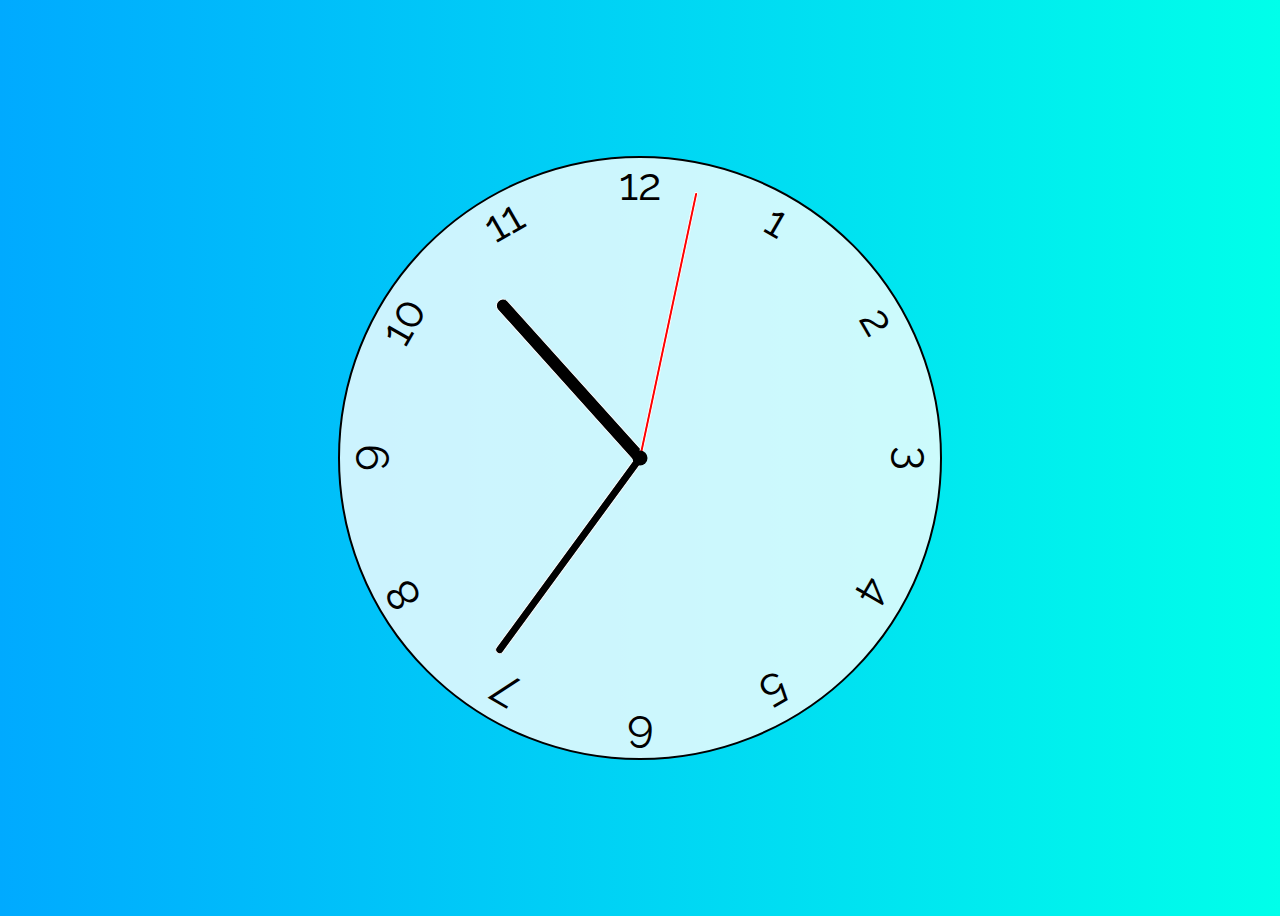
==== analog/index.html @ 7e8ce522 "New Clocks" ====
<!DOCTYPE html>
<html lang="en">
<head>
    <meta charset="UTF-8">
    <meta http-equiv="X-UA-Compatible" content="IE=edge">
    <link href="style.css" rel="stylesheet">
    <script defer src="script.js"></script>
    <title>Clock | Analog</title>
</head>
<body>
    <div class="clock">
        <div class="hand hour" data-hour-hand></div>
        <div class="hand minute" data-minute-hand></div>
        <div class="hand second" data-second-hand></div>
        <div class="number number1">1</div>
        <div class="number number2">2</div>
        <div class="number number3">3</div>
        <div class="number number4">4</div>
        <div class="number number5">5</div>
        <div class="number number6">6</div>
        <div class="number number7">7</div>
        <div class="number number8">8</div>
        <div class="number number9">9</div>
        <div class="number number10">10</div>
        <div class="number number11">11</div>
        <div class="number number12">12</div>
    </div>
</body>
</html>
---- analog/style.css ----
@import url('https://fonts.googleapis.com/css?family=Raleway:300,400');

*, *::after *::before {
    box-sizing: border-box;
    font-family: Raleway, Verdana, Geneva, Tahoma, sans-serif;
}

body {
    background: linear-gradient(to right, hsl(200, 100%, 50%), hsl(175, 100%, 50%));
    display: flex;
    justify-content: center;
    align-items: center;
    min-height: 100vh;
    overflow: hidden;
    font-family: Raleway, Verdana, Geneva, Tahoma, sans-serif;
}

.clock {
    width: 600px;
    height: 600px;
    background-color: rgba(255, 255, 255, .8);
    border-radius: 50%;
    border: 2px solid black;
    position: relative;
}

.clock .number {
    --rotation: 0;
    position: absolute;
    width: 100%;
    height: 100%;
    text-align: center;
    transform: rotate(var(--rotation));
    font-size: 2.8rem;
}

.clock .number1 { --rotation: 30deg; }
.clock .number2 { --rotation: 60deg; }
.clock .number3 { --rotation: 90deg; }
.clock .number4 { --rotation: 120deg; }
.clock .number5 { --rotation: 150deg; }
.clock .number6 { --rotation: 180deg; }
.clock .number7 { --rotation: 210deg; }
.clock .number8 { --rotation: 240deg; }
.clock .number9 { --rotation: 270deg; }
.clock .number10 { --rotation: 300deg; }
.clock .number11 { --rotation: 330deg; }

.clock .hand {
    --rotation: 0;
    position: absolute;
    bottom: 50%;
    left: 50%;
    background-color: black;
    border: 1px solid white;
    border-top-left-radius: 10px;
    border-top-right-radius: 10px;
    transform-origin: bottom;
    z-index: 10;
    transform: translateX(-50%) rotate(calc(var(--rotation) * 1deg));
}

.clock::after {
    content: '';
    position: absolute;
    background-color: black;
    z-index: 11;
    width: 15px;
    height: 15px;
    top: 50%;
    left: 50%;
    transform: translate(-50%, -50%);
    border-radius: 50%;
}

.clock .hand.second {
    width: 2px;
    height: 45%;
    background-color: red;
}

.clock .hand.minute {
    width: 7px;
    height: 40%;
    background-color: black;
}

.clock .hand.hour {
    width: 12px;
    height: 35%;
    background-color: black;
}
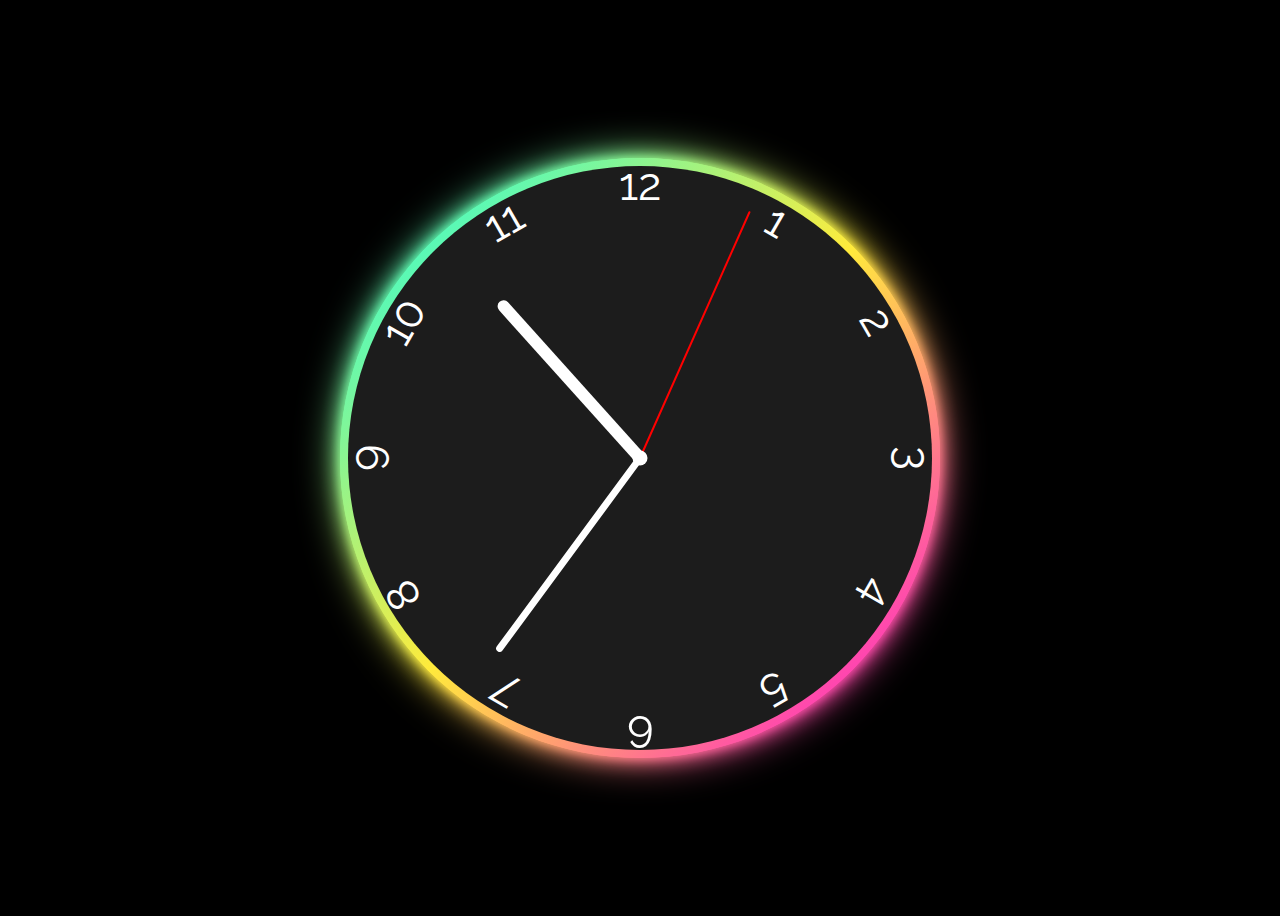
==== commit cb78591c: "New Analog Clock" ====
--- a/analog/index.html
+++ b/analog/index.html
@@ -8,22 +8,32 @@
     <title>Clock | Analog</title>
 </head>
 <body>
+    <div class="loader">
+      <!-- Glow Effect -->
+      <span></span>
+      <span></span>
+      <span></span>
+
+      <span class="dot">&#11044;</span>
+      <div class="hand hour" data-hour-hand></div>
+      <div class="hand minute" data-minute-hand></div>
+      <div class="hand second" data-second-hand></div>
+      <div class="number number1">1</div>
+      <div class="number number2">2</div>
+      <div class="number number3">3</div>
+      <div class="number number4">4</div>
+      <div class="number number5">5</div>
+      <div class="number number6">6</div>
+      <div class="number number7">7</div>
+      <div class="number number8">8</div>
+      <div class="number number9">9</div>
+      <div class="number number10">10</div>
+      <div class="number number11">11</div>
+      <div class="number number12">12</div>
+    </div>
+    <!-- Old Clock Code  -->
     <div class="clock">
-        <div class="hand hour" data-hour-hand></div>
-        <div class="hand minute" data-minute-hand></div>
-        <div class="hand second" data-second-hand></div>
-        <div class="number number1">1</div>
-        <div class="number number2">2</div>
-        <div class="number number3">3</div>
-        <div class="number number4">4</div>
-        <div class="number number5">5</div>
-        <div class="number number6">6</div>
-        <div class="number number7">7</div>
-        <div class="number number8">8</div>
-        <div class="number number9">9</div>
-        <div class="number number10">10</div>
-        <div class="number number11">11</div>
-        <div class="number number12">12</div>
+
     </div>
 </body>
-</html>+</html>
--- a/analog/style.css
+++ b/analog/style.css
@@ -3,10 +3,12 @@
 *, *::after *::before {
     box-sizing: border-box;
     font-family: Raleway, Verdana, Geneva, Tahoma, sans-serif;
+
 }
 
 body {
-    background: linear-gradient(to right, hsl(200, 100%, 50%), hsl(175, 100%, 50%));
+    background: #000;
+    /* background: linear-gradient(to right, hsl(200, 100%, 50%), hsl(175, 100%, 50%)); */
     display: flex;
     justify-content: center;
     align-items: center;
@@ -15,7 +17,8 @@
     font-family: Raleway, Verdana, Geneva, Tahoma, sans-serif;
 }
 
-.clock {
+/* Old Clock Code */
+.oldclock {
     width: 600px;
     height: 600px;
     background-color: rgba(255, 255, 255, .8);
@@ -24,7 +27,7 @@
     position: relative;
 }
 
-.clock .number {
+.loader .number {
     --rotation: 0;
     position: absolute;
     width: 100%;
@@ -32,21 +35,23 @@
     text-align: center;
     transform: rotate(var(--rotation));
     font-size: 2.8rem;
+    color: #fff;
+    z-index: 15;
 }
 
-.clock .number1 { --rotation: 30deg; }
-.clock .number2 { --rotation: 60deg; }
-.clock .number3 { --rotation: 90deg; }
-.clock .number4 { --rotation: 120deg; }
-.clock .number5 { --rotation: 150deg; }
-.clock .number6 { --rotation: 180deg; }
-.clock .number7 { --rotation: 210deg; }
-.clock .number8 { --rotation: 240deg; }
-.clock .number9 { --rotation: 270deg; }
-.clock .number10 { --rotation: 300deg; }
-.clock .number11 { --rotation: 330deg; }
+.loader .number1 { --rotation: 30deg; }
+.loader .number2 { --rotation: 60deg; }
+.loader .number3 { --rotation: 90deg; }
+.loader .number4 { --rotation: 120deg; }
+.loader .number5 { --rotation: 150deg; }
+.loader .number6 { --rotation: 180deg; }
+.loader .number7 { --rotation: 210deg; }
+.loader .number8 { --rotation: 240deg; }
+.loader .number9 { --rotation: 270deg; }
+.loader .number10 { --rotation: 300deg; }
+.loader .number11 { --rotation: 330deg; }
 
-.clock .hand {
+.loader .hand {
     --rotation: 0;
     position: absolute;
     bottom: 50%;
@@ -56,15 +61,15 @@
     border-top-left-radius: 10px;
     border-top-right-radius: 10px;
     transform-origin: bottom;
-    z-index: 10;
+    z-index: 15;
     transform: translateX(-50%) rotate(calc(var(--rotation) * 1deg));
 }
 
-.clock::after {
+.dot::after {
     content: '';
     position: absolute;
-    background-color: black;
-    z-index: 11;
+    background-color: #fff;
+    z-index: 25;
     width: 15px;
     height: 15px;
     top: 50%;
@@ -73,20 +78,67 @@
     border-radius: 50%;
 }
 
-.clock .hand.second {
+.loader .hand.second {
     width: 2px;
     height: 45%;
     background-color: red;
+    border: none;
+    z-index: 20;
 }
 
-.clock .hand.minute {
+.loader .hand.minute {
     width: 7px;
     height: 40%;
-    background-color: black;
+    background-color: #fff;
+    border: none;
+    z-index: 20;
 }
 
-.clock .hand.hour {
+.loader .hand.hour {
     width: 12px;
     height: 35%;
-    background-color: black;
-}+    background-color: #fff;
+    border: none;
+    z-index: 20;
+}
+
+.loader {
+  position: relative;
+  width: 600px;
+  height: 600px;
+  border-radius: 50%;
+  background: linear-gradient(135deg, #14ffe9, #ffeb3b, #ff00e0);
+  animation: animate 1.5s linear infinite;
+}
+
+.loader span {
+  position: absolute;
+  width: 100%;
+  height: 100%;
+  border-radius: 50%;
+  background: linear-gradient(135deg, #14ffe9, #ffeb3b, #ff00e0);
+}
+
+.loader span:nth-child(1) {
+  filter: blur(5px);
+}
+
+.loader span:nth-child(2) {
+  filter: blur(10px);
+}
+
+.loader span:nth-child(3) {
+  filter: blur(20px);
+}
+
+.loader:after {
+  content: '';
+  position: absolute;
+  top: 8px;
+  bottom: 8px;
+  right: 8px;
+  left: 8px;
+  background-color: #1c1c1c;
+  border-radius: 50%;
+  z-index: 5;
+}
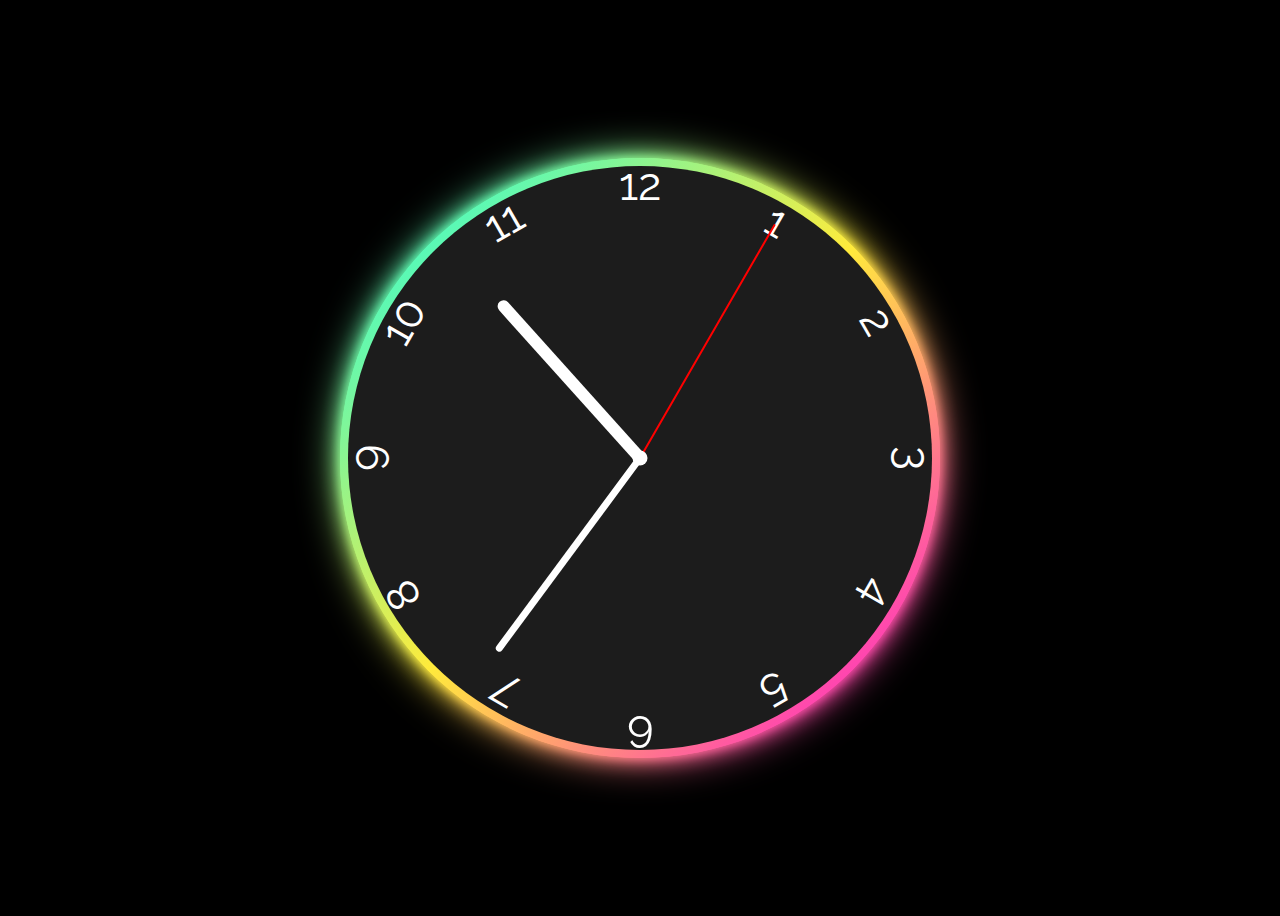
==== commit e85b1bd5: "Update index.html" ====
--- a/analog/index.html
+++ b/analog/index.html
@@ -14,7 +14,7 @@
       <span></span>
       <span></span>
 
-      <span class="dot">&#11044;</span>
+      <span class="dot"></span>
       <div class="hand hour" data-hour-hand></div>
       <div class="hand minute" data-minute-hand></div>
       <div class="hand second" data-second-hand></div>
